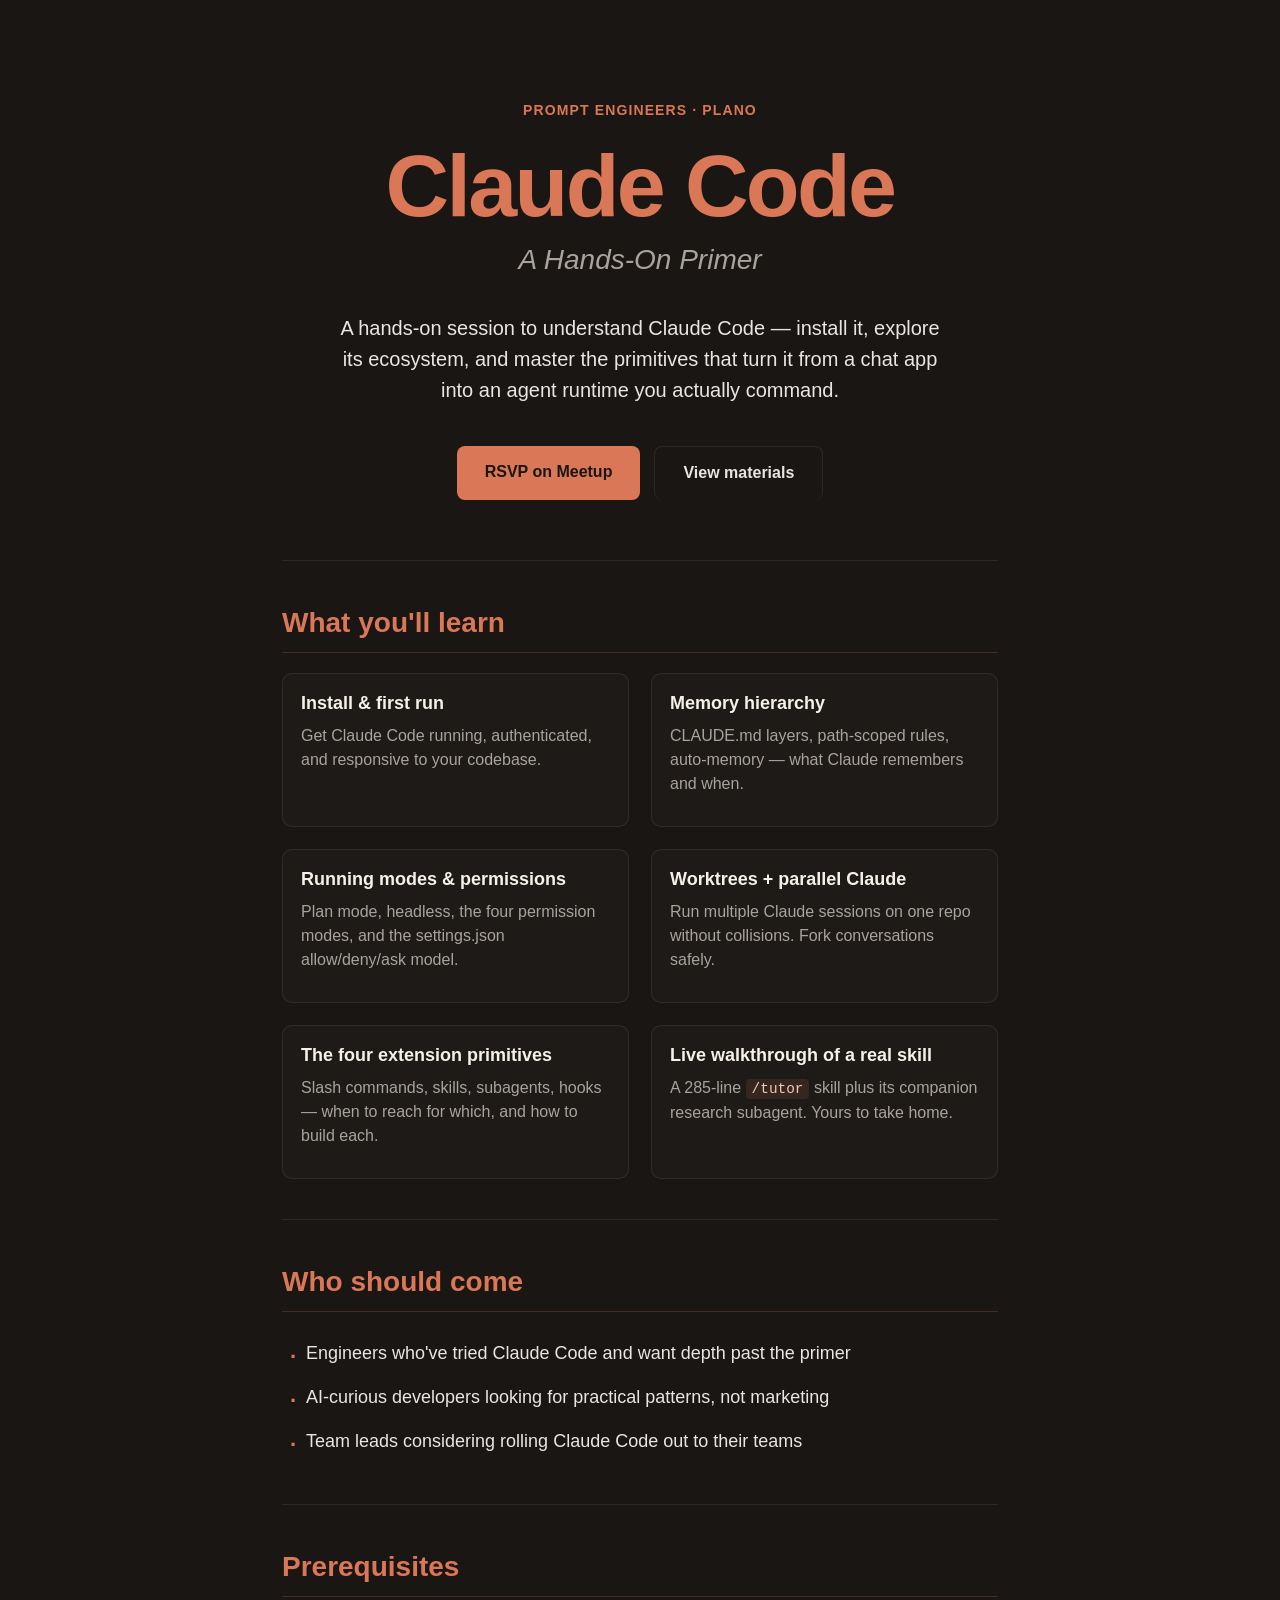
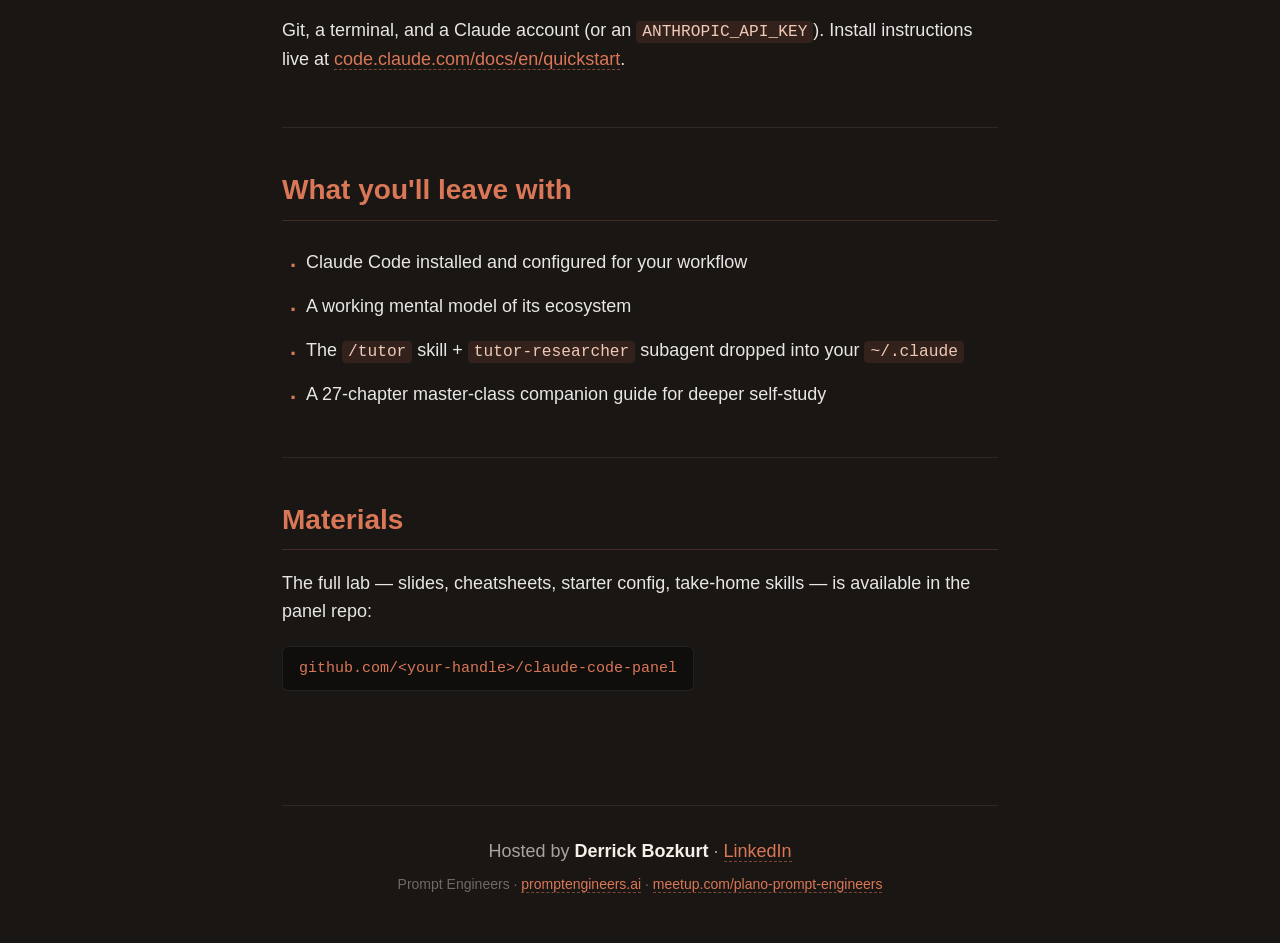
==== lab-app/index.html @ 794f5578 "init" ====
<!DOCTYPE html>
<html lang="en">
<head>
  <meta charset="UTF-8">
  <meta name="viewport" content="width=device-width, initial-scale=1.0">
  <title>Claude Code — A Hands-On Primer | Prompt Engineers</title>
  <meta name="description" content="A hands-on session to understand Claude Code — install, configure, master the primitives. Prompt Engineers Meetup.">
  <link rel="stylesheet" href="styles.css">
</head>
<body>
  <main>
    <section class="hero">
      <p class="eyebrow">Prompt Engineers · Plano</p>
      <h1>Claude Code</h1>
      <p class="subhead">A Hands-On Primer</p>
      <p class="lede">
        A hands-on session to understand Claude Code — install it, explore its ecosystem, and master
        the primitives that turn it from a chat app into an agent runtime you actually command.
      </p>
      <div class="cta-row">
        <a class="cta cta-primary" href="https://www.meetup.com/plano-prompt-engineers/">RSVP on Meetup</a>
        <a class="cta cta-secondary" href="#materials">View materials</a>
      </div>
    </section>

    <section class="pillars">
      <h2>What you'll learn</h2>
      <ul class="pillar-list">
        <li>
          <h3>Install &amp; first run</h3>
          <p>Get Claude Code running, authenticated, and responsive to your codebase.</p>
        </li>
        <li>
          <h3>Memory hierarchy</h3>
          <p>CLAUDE.md layers, path-scoped rules, auto-memory — what Claude remembers and when.</p>
        </li>
        <li>
          <h3>Running modes &amp; permissions</h3>
          <p>Plan mode, headless, the four permission modes, and the settings.json allow/deny/ask model.</p>
        </li>
        <li>
          <h3>Worktrees + parallel Claude</h3>
          <p>Run multiple Claude sessions on one repo without collisions. Fork conversations safely.</p>
        </li>
        <li>
          <h3>The four extension primitives</h3>
          <p>Slash commands, skills, subagents, hooks — when to reach for which, and how to build each.</p>
        </li>
        <li>
          <h3>Live walkthrough of a real skill</h3>
          <p>A 285-line <code>/tutor</code> skill plus its companion research subagent. Yours to take home.</p>
        </li>
      </ul>
    </section>

    <section class="audience">
      <h2>Who should come</h2>
      <ul>
        <li>Engineers who've tried Claude Code and want depth past the primer</li>
        <li>AI-curious developers looking for practical patterns, not marketing</li>
        <li>Team leads considering rolling Claude Code out to their teams</li>
      </ul>
    </section>

    <section class="prereqs">
      <h2>Prerequisites</h2>
      <p>
        Git, a terminal, and a Claude account (or an <code>ANTHROPIC_API_KEY</code>).
        Install instructions live at
        <a href="https://code.claude.com/docs/en/quickstart">code.claude.com/docs/en/quickstart</a>.
      </p>
    </section>

    <section class="takeaway">
      <h2>What you'll leave with</h2>
      <ul>
        <li>Claude Code installed and configured for your workflow</li>
        <li>A working mental model of its ecosystem</li>
        <li>The <code>/tutor</code> skill + <code>tutor-researcher</code> subagent dropped into your <code>~/.claude</code></li>
        <li>A 27-chapter master-class companion guide for deeper self-study</li>
      </ul>
    </section>

    <section class="materials" id="materials">
      <h2>Materials</h2>
      <p>The full lab — slides, cheatsheets, starter config, take-home skills — is available in the panel repo:</p>
      <p><a class="repo-link" href="#">github.com/&lt;your-handle&gt;/claude-code-panel</a></p>
    </section>

    <footer>
      <p>Hosted by <strong>Derrick Bozkurt</strong> · <a href="https://www.linkedin.com/in/debozkurt">LinkedIn</a></p>
      <p class="small">
        Prompt Engineers ·
        <a href="https://promptengineers.ai">promptengineers.ai</a> ·
        <a href="https://www.meetup.com/plano-prompt-engineers/">meetup.com/plano-prompt-engineers</a>
      </p>
    </footer>
  </main>
</body>
</html>
---- lab-app/styles.css ----
/* Claude-themed palette — matches the slide deck */
:root {
  --bg: #1a1614;
  --bg-elevated: #141210;
  --text: #e8e6e3;
  --text-muted: #a8a39c;
  --text-bright: #f5f1e8;
  --accent: #d97757;
  --accent-soft: rgba(217, 119, 87, 0.13);
  --accent-border: rgba(217, 119, 87, 0.22);
  --border: rgba(255, 255, 255, 0.08);
  --code-bg: #100e0d;
}

* {
  box-sizing: border-box;
  margin: 0;
  padding: 0;
}

html {
  scroll-behavior: smooth;
}

body {
  background: var(--bg);
  color: var(--text);
  font-family: -apple-system, BlinkMacSystemFont, "Segoe UI", Inter, Helvetica,
    Arial, sans-serif;
  font-size: 18px;
  line-height: 1.55;
  -webkit-font-smoothing: antialiased;
  -moz-osx-font-smoothing: grayscale;
}

main {
  max-width: 780px;
  margin: 0 auto;
  padding: 80px 32px 40px;
}

/* Sections */
section {
  padding: 40px 0;
  border-bottom: 1px solid var(--border);
}
section:last-of-type {
  border-bottom: none;
}

/* Hero */
.hero {
  padding-top: 20px;
  padding-bottom: 60px;
  text-align: center;
}
.eyebrow {
  color: var(--accent);
  font-size: 14px;
  font-weight: 600;
  letter-spacing: 0.08em;
  text-transform: uppercase;
  margin-bottom: 20px;
}
.hero h1 {
  color: var(--accent);
  font-size: 88px;
  font-weight: 700;
  letter-spacing: -0.03em;
  line-height: 1;
  margin-bottom: 8px;
}
.subhead {
  color: var(--text-muted);
  font-size: 28px;
  font-weight: 400;
  font-style: italic;
  margin-bottom: 32px;
}
.lede {
  color: var(--text);
  font-size: 20px;
  line-height: 1.55;
  max-width: 620px;
  margin: 0 auto 40px;
}

/* CTAs */
.cta-row {
  display: flex;
  gap: 14px;
  justify-content: center;
  flex-wrap: wrap;
}
.cta {
  display: inline-block;
  padding: 14px 28px;
  font-size: 16px;
  font-weight: 600;
  border-radius: 8px;
  text-decoration: none;
  transition: transform 0.12s ease, background 0.12s ease, border-color 0.12s ease;
}
.cta-primary {
  background: var(--accent);
  color: var(--bg);
}
.cta-primary:hover {
  transform: translateY(-1px);
  background: #e88a6e;
}
.cta-secondary {
  background: transparent;
  color: var(--text);
  border: 1px solid var(--border);
}
.cta-secondary:hover {
  border-color: var(--accent);
  color: var(--accent);
}

/* Headings */
h2 {
  color: var(--accent);
  font-size: 28px;
  font-weight: 600;
  margin-bottom: 20px;
  border-bottom: 1px solid var(--accent-border);
  padding-bottom: 8px;
}
h3 {
  color: var(--text-bright);
  font-size: 18px;
  font-weight: 600;
  margin-bottom: 6px;
}

/* Lists */
ul {
  list-style: none;
}
ul li {
  position: relative;
  padding: 8px 0 8px 24px;
  color: var(--text);
}
ul li::before {
  content: "·";
  position: absolute;
  left: 8px;
  top: 8px;
  color: var(--accent);
  font-size: 22px;
  font-weight: 700;
}

/* Pillar list — two-column feel on wider viewports */
.pillar-list {
  display: grid;
  gap: 22px;
  margin-top: 16px;
}
.pillar-list li {
  padding: 16px 18px;
  background: rgba(255, 255, 255, 0.02);
  border: 1px solid var(--border);
  border-radius: 10px;
}
.pillar-list li::before {
  display: none;
}
.pillar-list li p {
  color: var(--text-muted);
  font-size: 16px;
  line-height: 1.5;
}

@media (min-width: 720px) {
  .pillar-list {
    grid-template-columns: 1fr 1fr;
  }
}

/* Links */
a {
  color: var(--accent);
  text-decoration: none;
  border-bottom: 1px dashed rgba(217, 119, 87, 0.5);
}
a:hover {
  color: #e88a6e;
  border-bottom-color: var(--accent);
}
.cta {
  border-bottom: none;
}

/* Inline code */
code {
  background: var(--accent-soft);
  color: #f0c9b6;
  padding: 2px 6px;
  border-radius: 4px;
  font-family: "SF Mono", ui-monospace, Menlo, Monaco, Consolas, monospace;
  font-size: 0.9em;
}

/* Paragraphs inside sections */
section p {
  margin-bottom: 14px;
  color: var(--text);
}

/* Materials CTA */
.repo-link {
  display: inline-block;
  margin-top: 6px;
  padding: 10px 16px;
  background: var(--code-bg);
  border: 1px solid var(--border);
  border-radius: 6px;
  font-family: "SF Mono", ui-monospace, Menlo, Monaco, Consolas, monospace;
  font-size: 15px;
  border-bottom: 1px solid var(--border);
}
.repo-link:hover {
  border-color: var(--accent);
}

/* Footer */
footer {
  margin-top: 60px;
  padding-top: 32px;
  border-top: 1px solid var(--border);
  text-align: center;
}
footer p {
  color: var(--text-muted);
  margin-bottom: 8px;
}
footer p.small {
  font-size: 14px;
  color: #6e6a63;
}
footer strong {
  color: var(--text-bright);
}

/* Responsive tuning */
@media (max-width: 600px) {
  main {
    padding: 48px 20px 32px;
  }
  .hero h1 {
    font-size: 56px;
  }
  .subhead {
    font-size: 22px;
  }
  .lede {
    font-size: 17px;
  }
  h2 {
    font-size: 24px;
  }
}
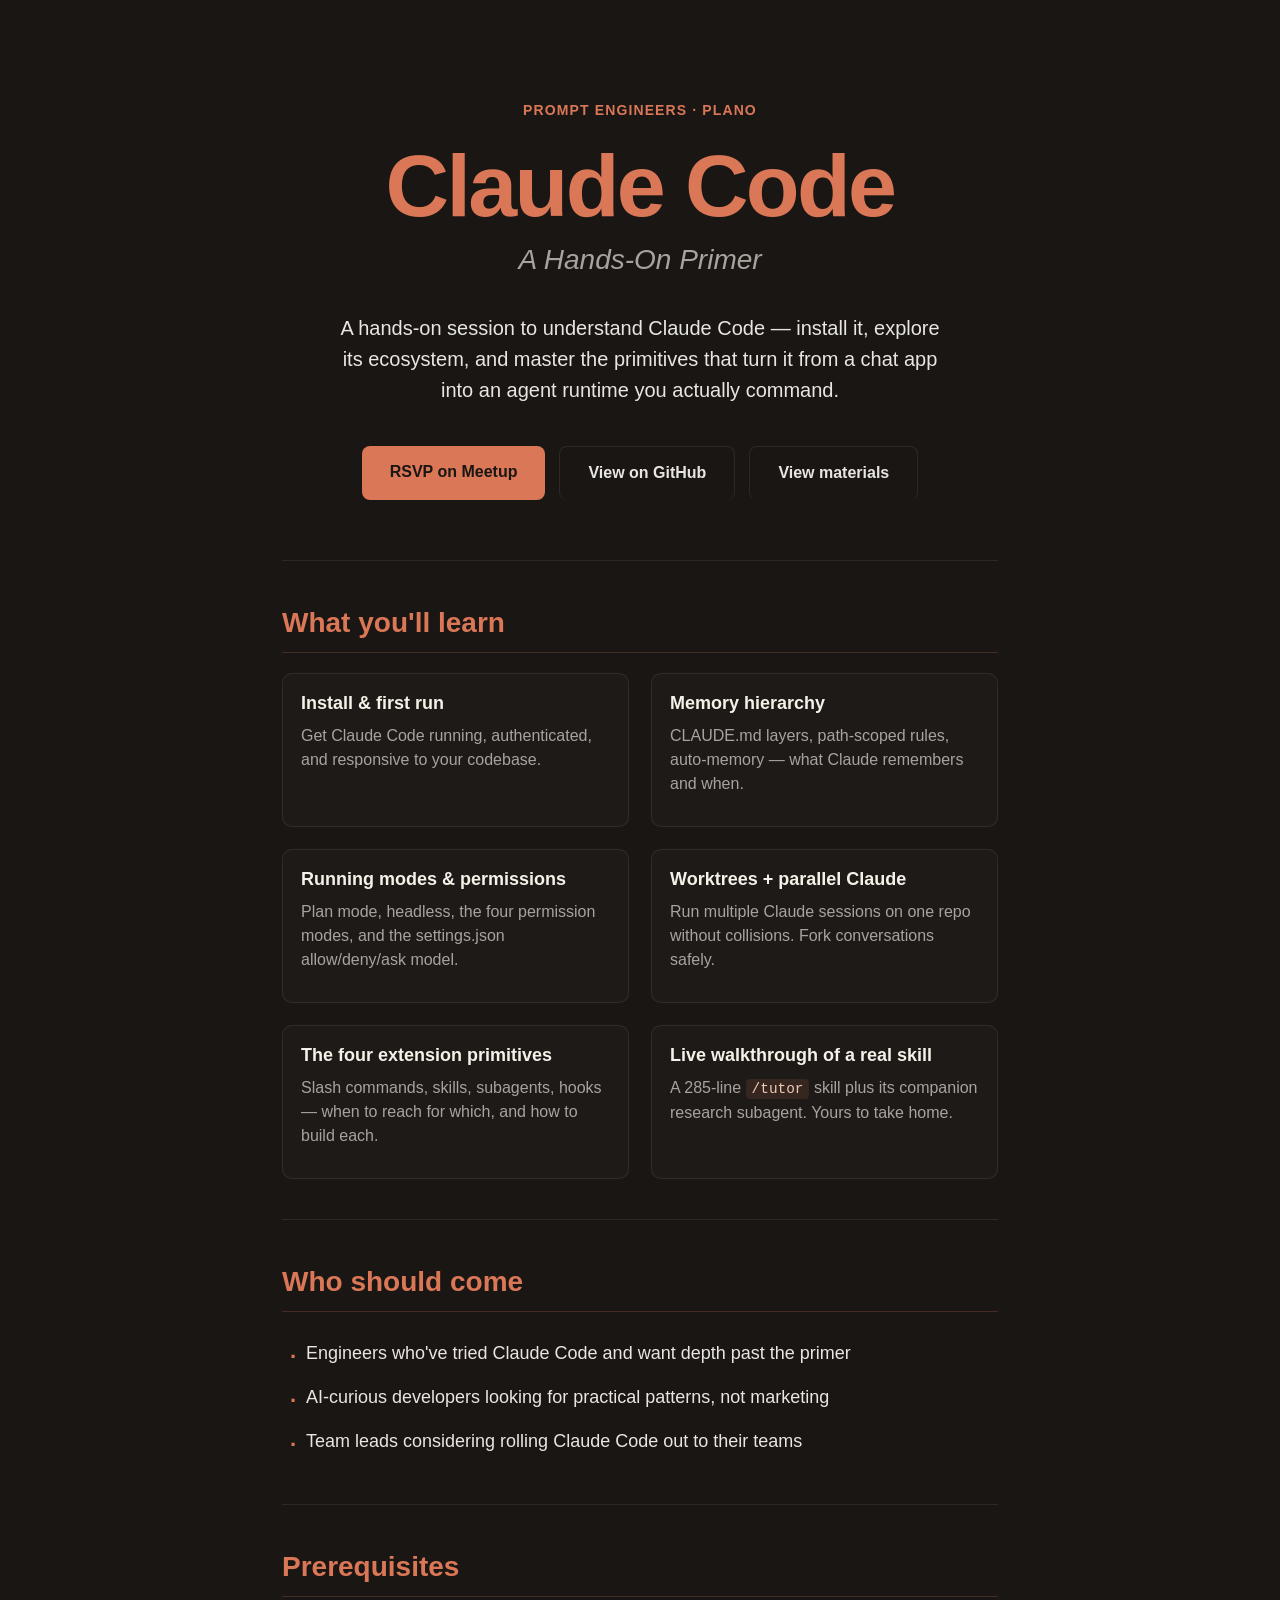
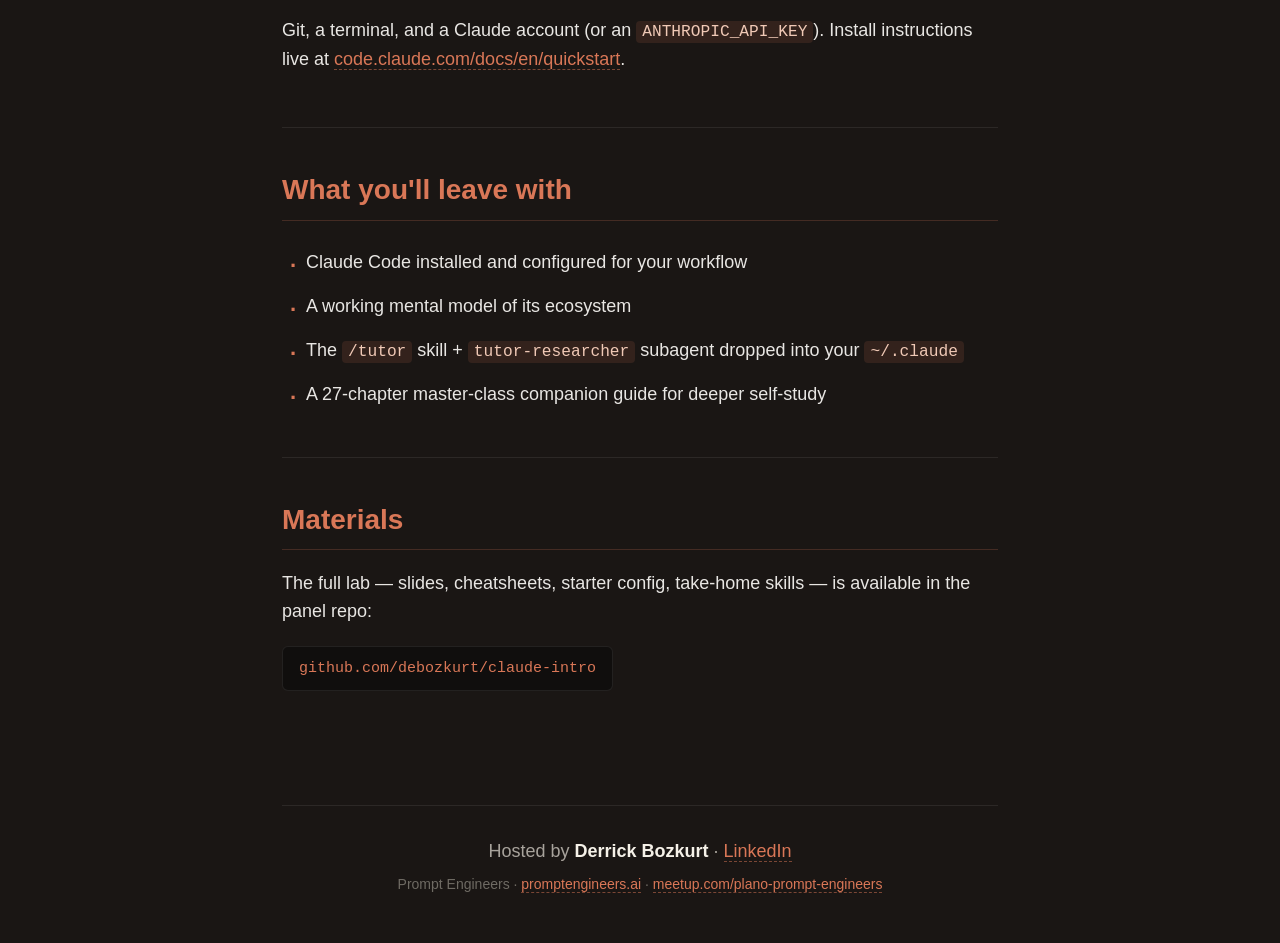
==== commit 89ccc9e7: "add repo URL to landing page and slide deck Surface github.com/debozkurt/claude-intro in the hero + " ====
--- a/lab-app/index.html
+++ b/lab-app/index.html
@@ -19,6 +19,7 @@
       </p>
       <div class="cta-row">
         <a class="cta cta-primary" href="https://www.meetup.com/plano-prompt-engineers/">RSVP on Meetup</a>
+        <a class="cta cta-secondary" href="https://github.com/debozkurt/claude-intro">View on GitHub</a>
         <a class="cta cta-secondary" href="#materials">View materials</a>
       </div>
     </section>
@@ -84,7 +85,7 @@
     <section class="materials" id="materials">
       <h2>Materials</h2>
       <p>The full lab — slides, cheatsheets, starter config, take-home skills — is available in the panel repo:</p>
-      <p><a class="repo-link" href="#">github.com/&lt;your-handle&gt;/claude-code-panel</a></p>
+      <p><a class="repo-link" href="https://github.com/debozkurt/claude-intro">github.com/debozkurt/claude-intro</a></p>
     </section>
 
     <footer>
